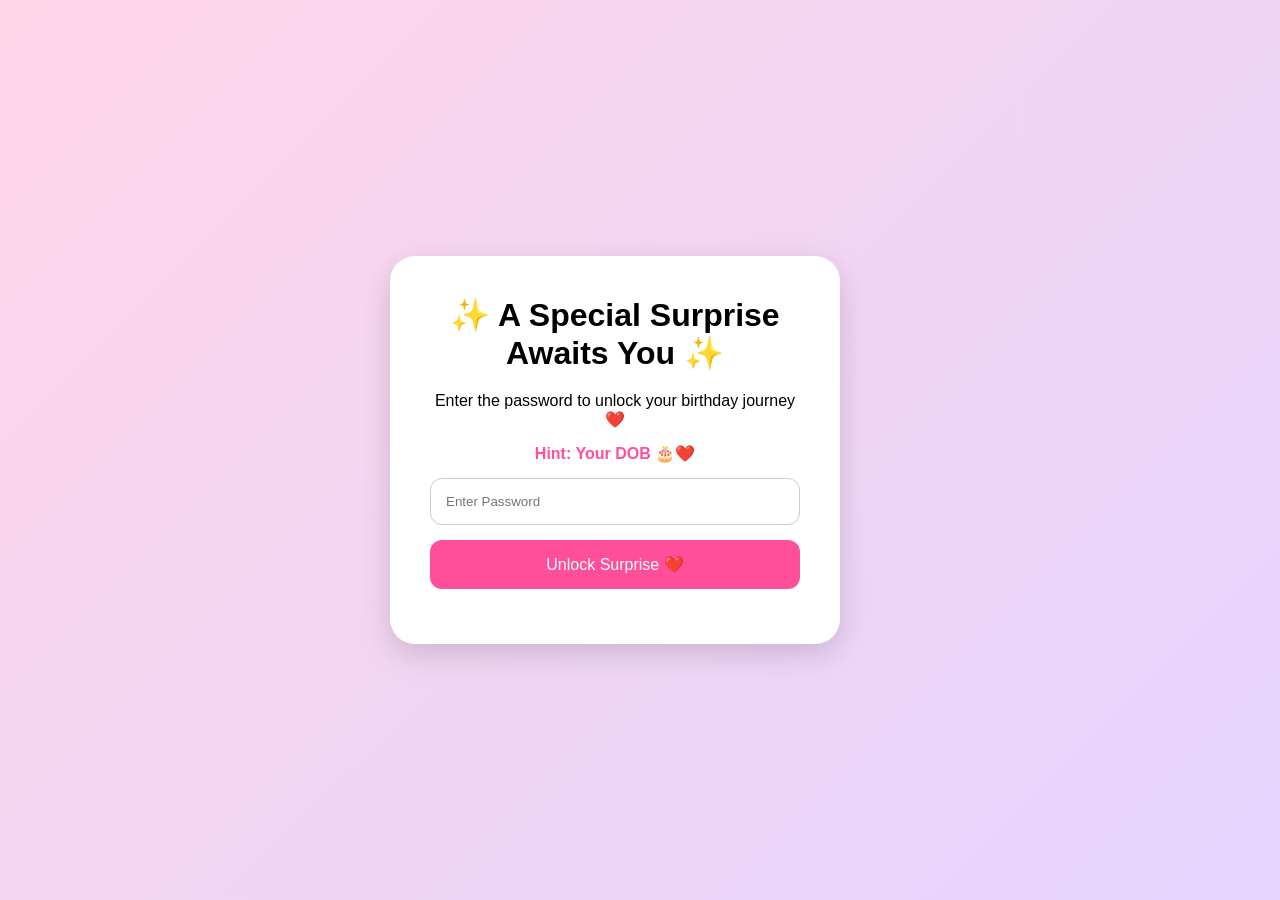
==== index.html @ cdaf8f7d "Added password page" ====
<!DOCTYPE html>
<html lang="en">
<head>
    <meta charset="UTF-8">
    <meta name="viewport" content="width=device-width, initial-scale=1.0">
    <title>A Surprise For You ❤️</title>

    <link rel="stylesheet" href="style.css">
</head>
<body>

    <div class="container">

        <div class="card">

            <h1>✨ A Special Surprise Awaits You ✨</h1>

            <p>
                Enter the password to unlock your birthday journey ❤️
            </p>

            <p class="hint">
                Hint: Your DOB 🎂❤️
            </p>

            <input
                type="password"
                id="password"
                placeholder="Enter Password"
            >

            <button onclick="checkPassword()">
                Unlock Surprise ❤️
            </button>

            <p id="message"></p>

        </div>

    </div>

<script src="script.js"></script>

</body>
</html>
---- style.css ----
*{
    margin:0;
    padding:0;
    box-sizing:border-box;
}

body{
    height:100vh;

    display:flex;
    justify-content:center;
    align-items:center;

    background:linear-gradient(
        135deg,
        #ffd6e8,
        #e5d4ff
    );

    font-family:Arial, sans-serif;
}

.card{

    width:90%;
    max-width:500px;

    background:white;

    padding:40px;

    border-radius:25px;

    text-align:center;

    box-shadow:0 10px 30px rgba(0,0,0,0.15);
}

h1{
    margin-bottom:20px;
}

p{
    margin-bottom:15px;
}

.hint{
    color:#ff4f9a;
    font-weight:bold;
}

input{

    width:100%;
    padding:15px;

    border-radius:12px;

    border:1px solid #ccc;

    margin-bottom:15px;
}

button{

    width:100%;

    padding:15px;

    border:none;

    border-radius:12px;

    background:#ff4f9a;

    color:white;

    font-size:16px;

    cursor:pointer;
}

button:hover{
    transform:scale(1.03);
}
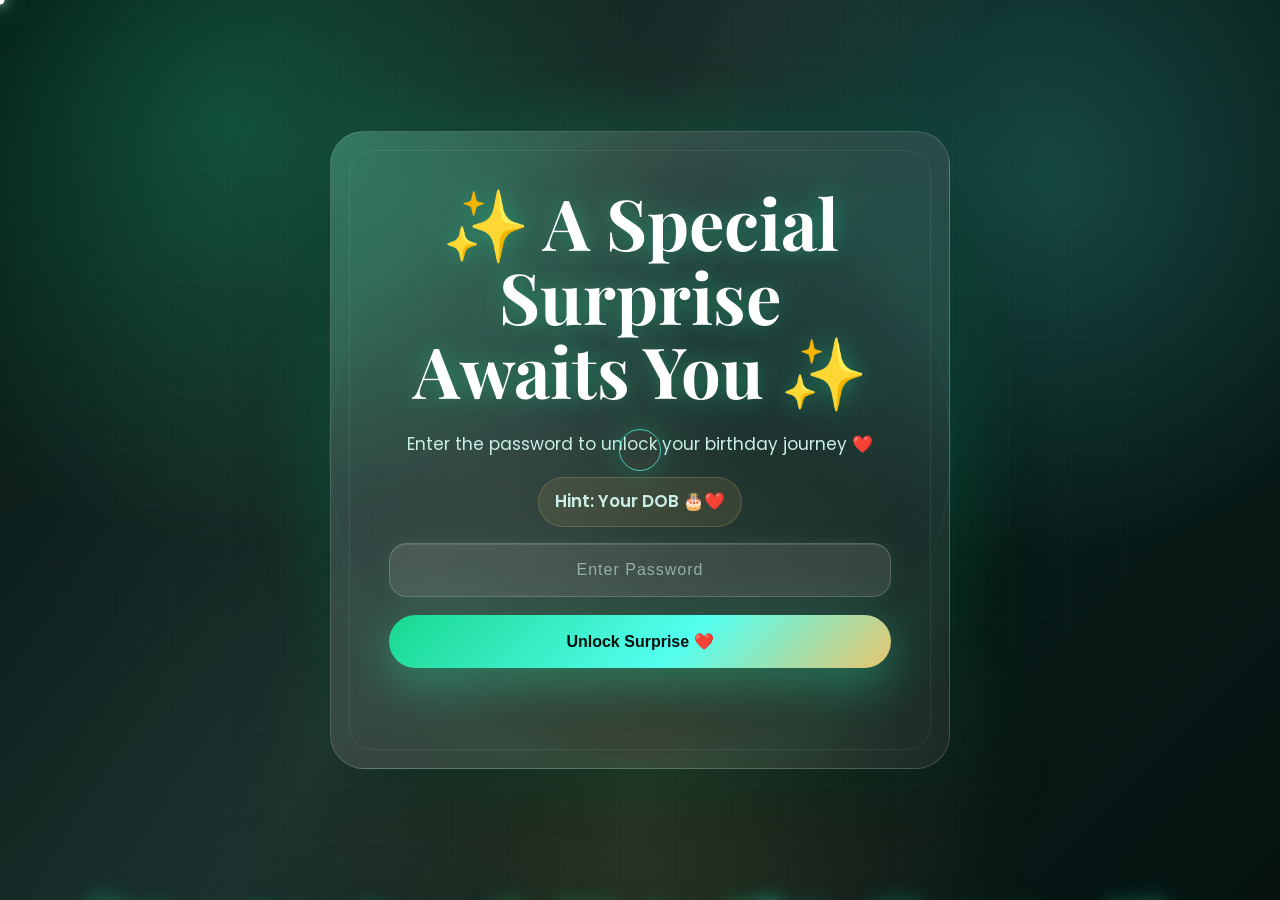
==== commit db121b32: "edited index" ====
--- a/index.html
+++ b/index.html
@@ -1,43 +1,539 @@
 <!DOCTYPE html>
 <html lang="en">
 <head>
-    <meta charset="UTF-8">
-    <meta name="viewport" content="width=device-width, initial-scale=1.0">
-    <title>A Surprise For You ❤️</title>
-
-    <link rel="stylesheet" href="style.css">
+<meta charset="UTF-8">
+<meta name="viewport" content="width=device-width, initial-scale=1.0">
+
+<title>A Surprise For You ❤️</title>
+
+<link href="https://fonts.googleapis.com/css2?family=Playfair+Display:wght@600;700&family=Poppins:wght@300;400;500;600;700&display=swap" rel="stylesheet">
+
+<style>
+*{
+  margin:0;
+  padding:0;
+  box-sizing:border-box;
+}
+
+:root{
+  --night:#061311;
+  --emerald:#19d88f;
+  --teal:#53fff0;
+  --mint:#d8fff4;
+  --pearl:#f7fffc;
+  --gold:#e8c46f;
+  --soft:#c8eee5;
+  --glass:rgba(255,255,255,.1);
+}
+
+body{
+  min-height:100vh;
+  overflow:hidden;
+  cursor:none;
+  font-family:'Poppins',sans-serif;
+  color:var(--pearl);
+  background:
+    radial-gradient(circle at 18% 14%, rgba(25,216,143,.28), transparent 32%),
+    radial-gradient(circle at 82% 20%, rgba(83,255,240,.18), transparent 30%),
+    radial-gradient(circle at 50% 90%, rgba(232,196,111,.16), transparent 38%),
+    linear-gradient(135deg,#04100e,#0a211d 48%,#061311);
+}
+
+body:before{
+  content:"";
+  position:fixed;
+  inset:0;
+  pointer-events:none;
+  background-image:
+    linear-gradient(rgba(255,255,255,.045) 1px, transparent 1px),
+    linear-gradient(90deg, rgba(255,255,255,.045) 1px, transparent 1px);
+  background-size:56px 56px;
+  mask-image:radial-gradient(circle at center, black, transparent 82%);
+}
+
+body:after{
+  content:"";
+  position:fixed;
+  inset:0;
+  pointer-events:none;
+  background:linear-gradient(120deg, transparent 0%, rgba(255,255,255,.08) 42%, transparent 56%);
+  animation:scanGlow 8s ease-in-out infinite;
+}
+
+@keyframes scanGlow{
+  0%{
+    transform:translateX(-90%) skewX(-16deg);
+    opacity:0;
+  }
+
+  35%{
+    opacity:.35;
+  }
+
+  100%{
+    transform:translateX(90%) skewX(-16deg);
+    opacity:0;
+  }
+}
+
+.container{
+  min-height:100vh;
+  width:min(92vw,920px);
+  margin:auto;
+  display:flex;
+  align-items:center;
+  justify-content:center;
+  position:relative;
+  z-index:2;
+  padding:34px 0;
+}
+
+.container:before{
+  content:"";
+  position:absolute;
+  width:min(620px,86vw);
+  aspect-ratio:1;
+  border-radius:50%;
+  border:1px solid rgba(83,255,240,.16);
+  box-shadow:
+    0 0 90px rgba(25,216,143,.16),
+    inset 0 0 70px rgba(83,255,240,.05);
+  animation:orbitSpin 18s linear infinite;
+}
+
+.container:after{
+  content:"";
+  position:absolute;
+  width:min(460px,70vw);
+  aspect-ratio:1;
+  border-radius:50%;
+  border:1px dashed rgba(232,196,111,.2);
+  animation:orbitSpinReverse 14s linear infinite;
+}
+
+@keyframes orbitSpin{
+  to{
+    transform:rotate(360deg);
+  }
+}
+
+@keyframes orbitSpinReverse{
+  to{
+    transform:rotate(-360deg);
+  }
+}
+
+.card{
+  width:min(100%,620px);
+  position:relative;
+  z-index:3;
+  padding:54px clamp(24px,6vw,58px);
+  text-align:center;
+  border-radius:34px;
+  background:
+    linear-gradient(135deg, rgba(255,255,255,.13), rgba(255,255,255,.055)),
+    radial-gradient(circle at top left, rgba(25,216,143,.22), transparent 44%);
+  border:1px solid rgba(255,255,255,.16);
+  backdrop-filter:blur(24px);
+  box-shadow:
+    0 34px 90px rgba(0,0,0,.34),
+    0 0 90px rgba(25,216,143,.16);
+  overflow:hidden;
+  animation:cardIn .9s ease both;
+}
+
+@keyframes cardIn{
+  from{
+    opacity:0;
+    transform:translateY(24px) scale(.97);
+  }
+
+  to{
+    opacity:1;
+    transform:translateY(0) scale(1);
+  }
+}
+
+.card:before{
+  content:"";
+  position:absolute;
+  inset:18px;
+  border-radius:24px;
+  border:1px solid rgba(255,255,255,.08);
+  pointer-events:none;
+}
+
+.card:after{
+  content:"";
+  position:absolute;
+  top:0;
+  left:-65%;
+  width:52%;
+  height:100%;
+  background:linear-gradient(90deg, transparent, rgba(255,255,255,.13), transparent);
+  transform:skewX(-15deg);
+  animation:cardShine 7s ease-in-out infinite;
+}
+
+@keyframes cardShine{
+  0%,25%{
+    left:-65%;
+  }
+
+  70%,100%{
+    left:120%;
+  }
+}
+
+h1{
+  position:relative;
+  z-index:1;
+  font-family:'Playfair Display',serif;
+  font-size:clamp(2.4rem,6vw,4.4rem);
+  line-height:1.05;
+  color:white;
+  margin-bottom:22px;
+  text-shadow:
+    0 0 22px rgba(25,216,143,.42),
+    0 0 70px rgba(83,255,240,.18);
+}
+
+.card p{
+  position:relative;
+  z-index:1;
+  color:var(--soft);
+  font-size:17px;
+  line-height:1.75;
+  margin-bottom:16px;
+}
+
+.hint{
+  display:inline-flex;
+  align-items:center;
+  justify-content:center;
+  margin:2px auto 26px;
+  padding:9px 16px;
+  border-radius:999px;
+  color:var(--gold);
+  font-size:14px;
+  font-weight:600;
+  background:rgba(232,196,111,.1);
+  border:1px solid rgba(232,196,111,.22);
+}
+
+input{
+  position:relative;
+  z-index:1;
+  width:100%;
+  margin:0 0 18px;
+  padding:17px 20px;
+  border:none;
+  outline:none;
+  border-radius:18px;
+  background:rgba(255,255,255,.1);
+  border:1px solid rgba(255,255,255,.17);
+  color:white;
+  font-size:16px;
+  text-align:center;
+  letter-spacing:1px;
+  box-shadow:
+    inset 0 1px 0 rgba(255,255,255,.12),
+    0 0 24px rgba(83,255,240,.08);
+}
+
+input::placeholder{
+  color:rgba(216,255,244,.55);
+}
+
+input:focus{
+  border-color:rgba(83,255,240,.55);
+  box-shadow:
+    0 0 0 4px rgba(83,255,240,.09),
+    0 0 32px rgba(25,216,143,.16);
+}
+
+button{
+  position:relative;
+  z-index:1;
+  width:100%;
+  padding:17px 28px;
+  border:none;
+  border-radius:999px;
+  background:linear-gradient(135deg,var(--emerald),var(--teal) 58%,var(--gold));
+  color:#04100e;
+  font-size:16px;
+  font-weight:800;
+  cursor:none;
+  overflow:hidden;
+  box-shadow:
+    0 18px 44px rgba(25,216,143,.28),
+    0 0 58px rgba(83,255,240,.14);
+  transition:transform .25s ease, box-shadow .25s ease;
+}
+
+button:before{
+  content:"";
+  position:absolute;
+  inset:0;
+  background:linear-gradient(90deg, transparent, rgba(255,255,255,.45), transparent);
+  transform:translateX(-100%);
+  transition:transform .55s ease;
+}
+
+button:hover{
+  transform:translateY(-3px) scale(1.01);
+  box-shadow:
+    0 25px 62px rgba(25,216,143,.36),
+    0 0 86px rgba(83,255,240,.22);
+}
+
+button:hover:before{
+  transform:translateX(100%);
+}
+
+#message{
+  min-height:28px;
+  margin-top:18px;
+  margin-bottom:0;
+  color:var(--gold);
+  font-weight:600;
+}
+
+.float{
+  position:fixed;
+  bottom:-40px;
+  pointer-events:none;
+  z-index:1;
+  opacity:.76;
+  animation:rise linear infinite;
+  filter:
+    drop-shadow(0 0 10px rgba(25,216,143,.5))
+    drop-shadow(0 0 18px rgba(83,255,240,.18));
+}
+
+@keyframes rise{
+  0%{
+    transform:translateY(0) rotate(0deg) scale(.82);
+    opacity:0;
+  }
+
+  12%{
+    opacity:.76;
+  }
+
+  100%{
+    transform:translateY(-115vh) rotate(34deg) scale(1.18);
+    opacity:0;
+  }
+}
+
+.cursor-dot,
+.cursor-ring{
+  position:fixed;
+  top:0;
+  left:0;
+  pointer-events:none;
+  z-index:9999;
+  transform:translate(-50%,-50%);
+}
+
+.cursor-dot{
+  width:9px;
+  height:9px;
+  border-radius:50%;
+  background:white;
+  box-shadow:
+    0 0 12px rgba(255,255,255,.9),
+    0 0 26px rgba(25,216,143,.9),
+    0 0 44px rgba(83,255,240,.55);
+}
+
+.cursor-ring{
+  width:42px;
+  height:42px;
+  border:1px solid rgba(83,255,240,.72);
+  border-radius:50%;
+  box-shadow:
+    0 0 30px rgba(25,216,143,.28),
+    inset 0 0 22px rgba(232,196,111,.08);
+  transition:
+    width .2s ease,
+    height .2s ease,
+    border-color .2s ease,
+    opacity .2s ease;
+}
+
+.cursor-ring.active{
+  width:66px;
+  height:66px;
+  border-color:rgba(232,196,111,.85);
+  opacity:.95;
+}
+
+.trail{
+  position:fixed;
+  pointer-events:none;
+  z-index:9998;
+  color:white;
+  font-size:14px;
+  animation:trailFade .85s ease-out forwards;
+  text-shadow:
+    0 0 12px rgba(25,216,143,.9),
+    0 0 24px rgba(83,255,240,.55);
+}
+
+@keyframes trailFade{
+  0%{
+    transform:translate(-50%,-50%) scale(.35) rotate(0deg);
+    opacity:1;
+  }
+
+  100%{
+    transform:translate(-50%,-96%) scale(1.65) rotate(50deg);
+    opacity:0;
+  }
+}
+
+@media(max-width:620px){
+  body{
+    cursor:auto;
+  }
+
+  .cursor-dot,
+  .cursor-ring{
+    display:none;
+  }
+
+  .card{
+    border-radius:26px;
+    padding:42px 22px;
+  }
+
+  button{
+    cursor:pointer;
+  }
+
+  h1{
+    font-size:2.45rem;
+  }
+}
+</style>
 </head>
+
 <body>
 
-    <div class="container">
-
-        <div class="card">
-
-            <h1>✨ A Special Surprise Awaits You ✨</h1>
-
-            <p>
-                Enter the password to unlock your birthday journey ❤️
-            </p>
-
-            <p class="hint">
-                Hint: Your DOB 🎂❤️
-            </p>
-
-            <input
-                type="password"
-                id="password"
-                placeholder="Enter Password"
-            >
-
-            <button onclick="checkPassword()">
-                Unlock Surprise ❤️
-            </button>
-
-            <p id="message"></p>
-
-        </div>
-
-    </div>
+<div class="container">
+
+  <div class="card">
+
+    <h1>✨ A Special Surprise Awaits You ✨</h1>
+
+    <p>
+      Enter the password to unlock your birthday journey ❤️
+    </p>
+
+    <p class="hint">
+      Hint: Your DOB 🎂❤️
+    </p>
+
+    <input
+      type="password"
+      id="password"
+      placeholder="Enter Password"
+    >
+
+    <button onclick="checkPassword()">
+      Unlock Surprise ❤️
+    </button>
+
+    <p id="message"></p>
+
+  </div>
+
+</div>
+
+<script>
+const floatIcons = ["✨","💚","🫧","🌙","💎","✦","🌷"];
+
+for(let i = 0; i < 54; i++){
+  const item = document.createElement("div");
+  item.className = "float";
+  item.innerHTML = floatIcons[Math.floor(Math.random() * floatIcons.length)];
+  item.style.left = Math.random() * 100 + "%";
+  item.style.animationDuration = 10 + Math.random() * 12 + "s";
+  item.style.animationDelay = Math.random() * 8 + "s";
+  item.style.fontSize = 14 + Math.random() * 18 + "px";
+  document.body.appendChild(item);
+}
+
+const cursorDot = document.createElement("div");
+cursorDot.className = "cursor-dot";
+
+const cursorRing = document.createElement("div");
+cursorRing.className = "cursor-ring";
+
+document.body.appendChild(cursorRing);
+document.body.appendChild(cursorDot);
+
+let mouseX = window.innerWidth / 2;
+let mouseY = window.innerHeight / 2;
+let ringX = mouseX;
+let ringY = mouseY;
+let lastTrail = 0;
+
+document.addEventListener("mousemove", function(e){
+  mouseX = e.clientX;
+  mouseY = e.clientY;
+
+  cursorDot.style.left = mouseX + "px";
+  cursorDot.style.top = mouseY + "px";
+
+  const now = Date.now();
+
+  if(now - lastTrail > 42){
+    createTrail(mouseX, mouseY);
+    lastTrail = now;
+  }
+});
+
+document.querySelectorAll("button, input").forEach(function(element){
+  element.addEventListener("mouseenter", function(){
+    cursorRing.classList.add("active");
+  });
+
+  element.addEventListener("mouseleave", function(){
+    cursorRing.classList.remove("active");
+  });
+});
+
+function animateCursor(){
+  ringX += (mouseX - ringX) * .14;
+  ringY += (mouseY - ringY) * .14;
+
+  cursorRing.style.left = ringX + "px";
+  cursorRing.style.top = ringY + "px";
+
+  requestAnimationFrame(animateCursor);
+}
+
+animateCursor();
+
+function createTrail(x, y){
+  const trail = document.createElement("div");
+  trail.className = "trail";
+  trail.innerHTML = Math.random() > .5 ? "✦" : "✨";
+
+  trail.style.left = x + (Math.random() * 28 - 14) + "px";
+  trail.style.top = y + (Math.random() * 28 - 14) + "px";
+  trail.style.fontSize = 9 + Math.random() * 12 + "px";
+
+  document.body.appendChild(trail);
+
+  setTimeout(function(){
+    trail.remove();
+  }, 900);
+}
+</script>
 
 <script src="script.js"></script>
 
